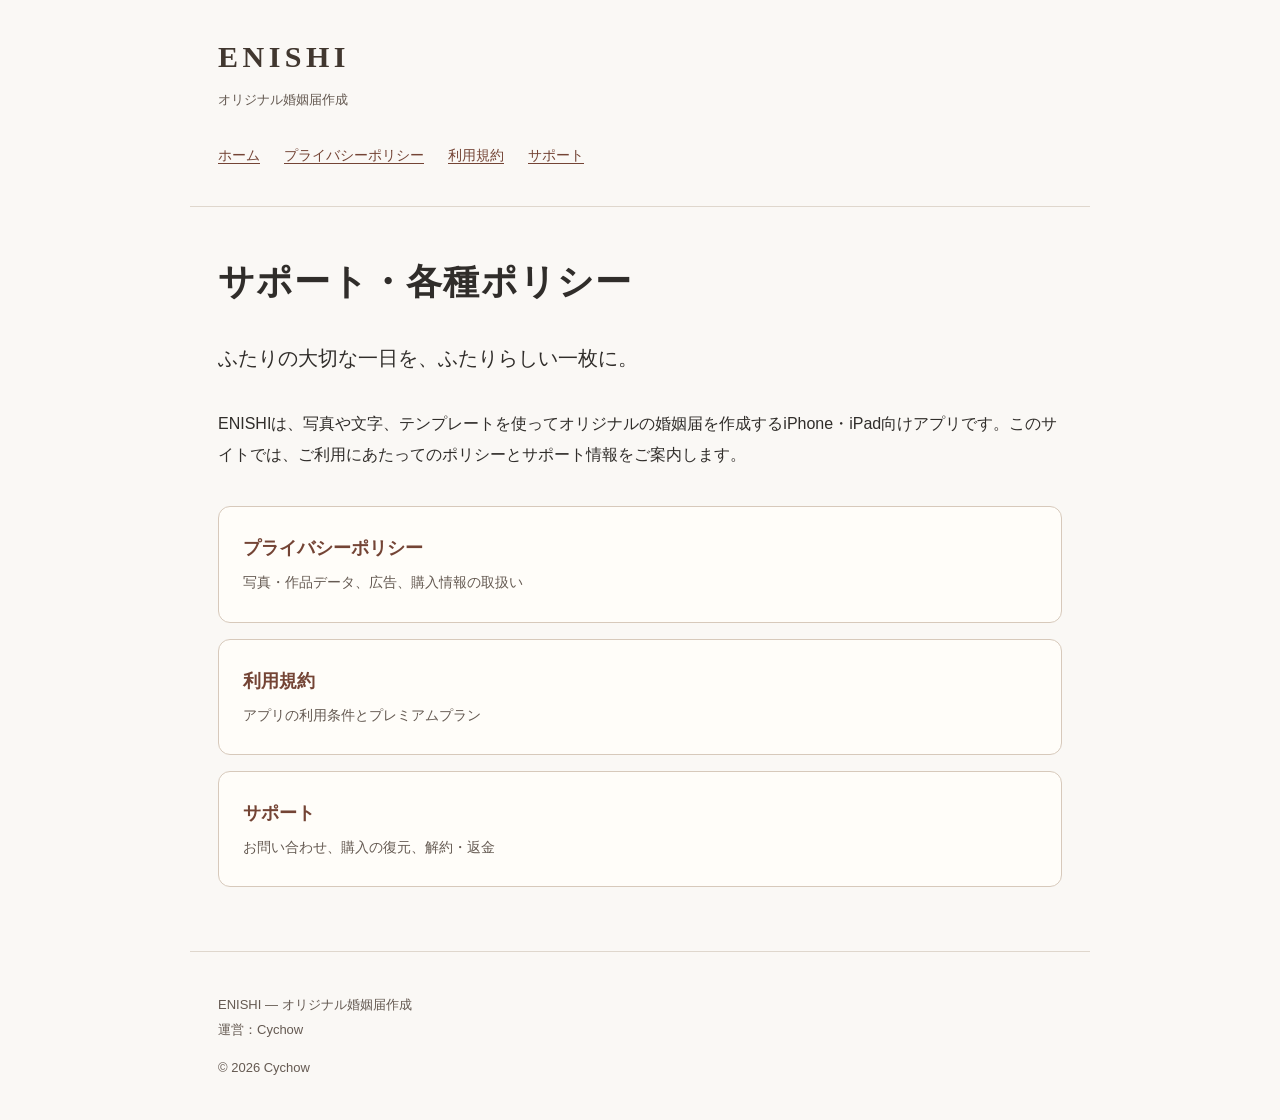
==== index.html @ fc77213e "Publish ENISHI privacy policy, terms, and support pages" ====
<!doctype html>
<html lang="ja"><head><meta charset="utf-8"><meta name="viewport" content="width=device-width,initial-scale=1"><title>サポート・各種ポリシー | ENISHI — オリジナル婚姻届作成</title><meta name="description" content="ENISHI — オリジナル婚姻届作成のサポート・各種ポリシー。Cychowが提供する公式サポート情報です。"><link rel="stylesheet" href="./assets/style.css"></head><body><a class="skip" href="#main">本文へ移動</a><header><a class="brand" href="./">ENISHI</a><p class="tagline">オリジナル婚姻届作成</p><nav aria-label="メインナビゲーション"><a href="./" aria-current="page">ホーム</a><a href="./privacy/">プライバシーポリシー</a><a href="./terms/">利用規約</a><a href="./support/">サポート</a></nav></header><main id="main"><h1>サポート・各種ポリシー</h1><p class="lead">ふたりの大切な一日を、ふたりらしい一枚に。</p><p>ENISHIは、写真や文字、テンプレートを使ってオリジナルの婚姻届を作成するiPhone・iPad向けアプリです。このサイトでは、ご利用にあたってのポリシーとサポート情報をご案内します。</p><div class="cards"><a href="privacy/"><strong>プライバシーポリシー</strong><span>写真・作品データ、広告、購入情報の取扱い</span></a><a href="terms/"><strong>利用規約</strong><span>アプリの利用条件とプレミアムプラン</span></a><a href="support/"><strong>サポート</strong><span>お問い合わせ、購入の復元、解約・返金</span></a></div></main><footer><p>ENISHI — オリジナル婚姻届作成<br>運営：Cychow</p><p>© 2026 Cychow</p></footer></body></html>
---- assets/style.css ----
*{box-sizing:border-box}html{color-scheme:light;scroll-behavior:smooth}body{margin:0;background:#faf8f5;color:#302d2a;font-family:-apple-system,BlinkMacSystemFont,"Hiragino Kaku Gothic ProN","Yu Gothic",sans-serif;font-size:16px;line-height:1.95}a{color:#744435;text-underline-offset:.22em;overflow-wrap:anywhere}a:hover{color:#43271f}a:focus-visible{outline:3px solid #754d3b;outline-offset:4px}header,main,footer{max-width:900px;margin:auto;padding:28px}header{border-bottom:1px solid #dfd7cd}.brand{font-family:Georgia,serif;letter-spacing:.15em;font-size:30px;font-weight:600;text-decoration:none;color:#41372f}.tagline{margin:0;font-size:13px;color:#655a52}nav{display:flex;flex-wrap:wrap;gap:8px 24px;margin-top:22px}nav a{font-size:14px;min-height:44px;display:inline-flex;align-items:center}main{padding-top:48px;padding-bottom:64px;min-height:55vh}h1{font-size:clamp(25px,4.6vw,36px);line-height:1.5;letter-spacing:.03em;margin:0 0 16px}h2{font-size:21px;line-height:1.65;margin-top:40px;margin-bottom:12px}p{margin:12px 0}ul{padding-left:1.4em}.date{font-size:13px;color:#655a52;margin-bottom:30px}.lead{font-size:20px;margin:30px 0}footer{border-top:1px solid #dfd7cd;font-size:13px;color:#655a52}.cards{display:grid;gap:16px;margin-top:36px}.cards a{display:block;padding:24px;border:1px solid #d7c9bb;border-radius:12px;text-decoration:none;background:#fffdf9}.cards strong{font-size:18px;display:block}.cards span{font-size:14px;color:#655a52}.email{font-size:18px}.skip{position:absolute;left:12px;top:-90px;background:white;padding:8px}.skip:focus{top:8px}@media(max-width:540px){header,main,footer{padding-left:20px;padding-right:20px}main{padding-top:32px}nav{gap:4px 16px}nav a{font-size:13px}}
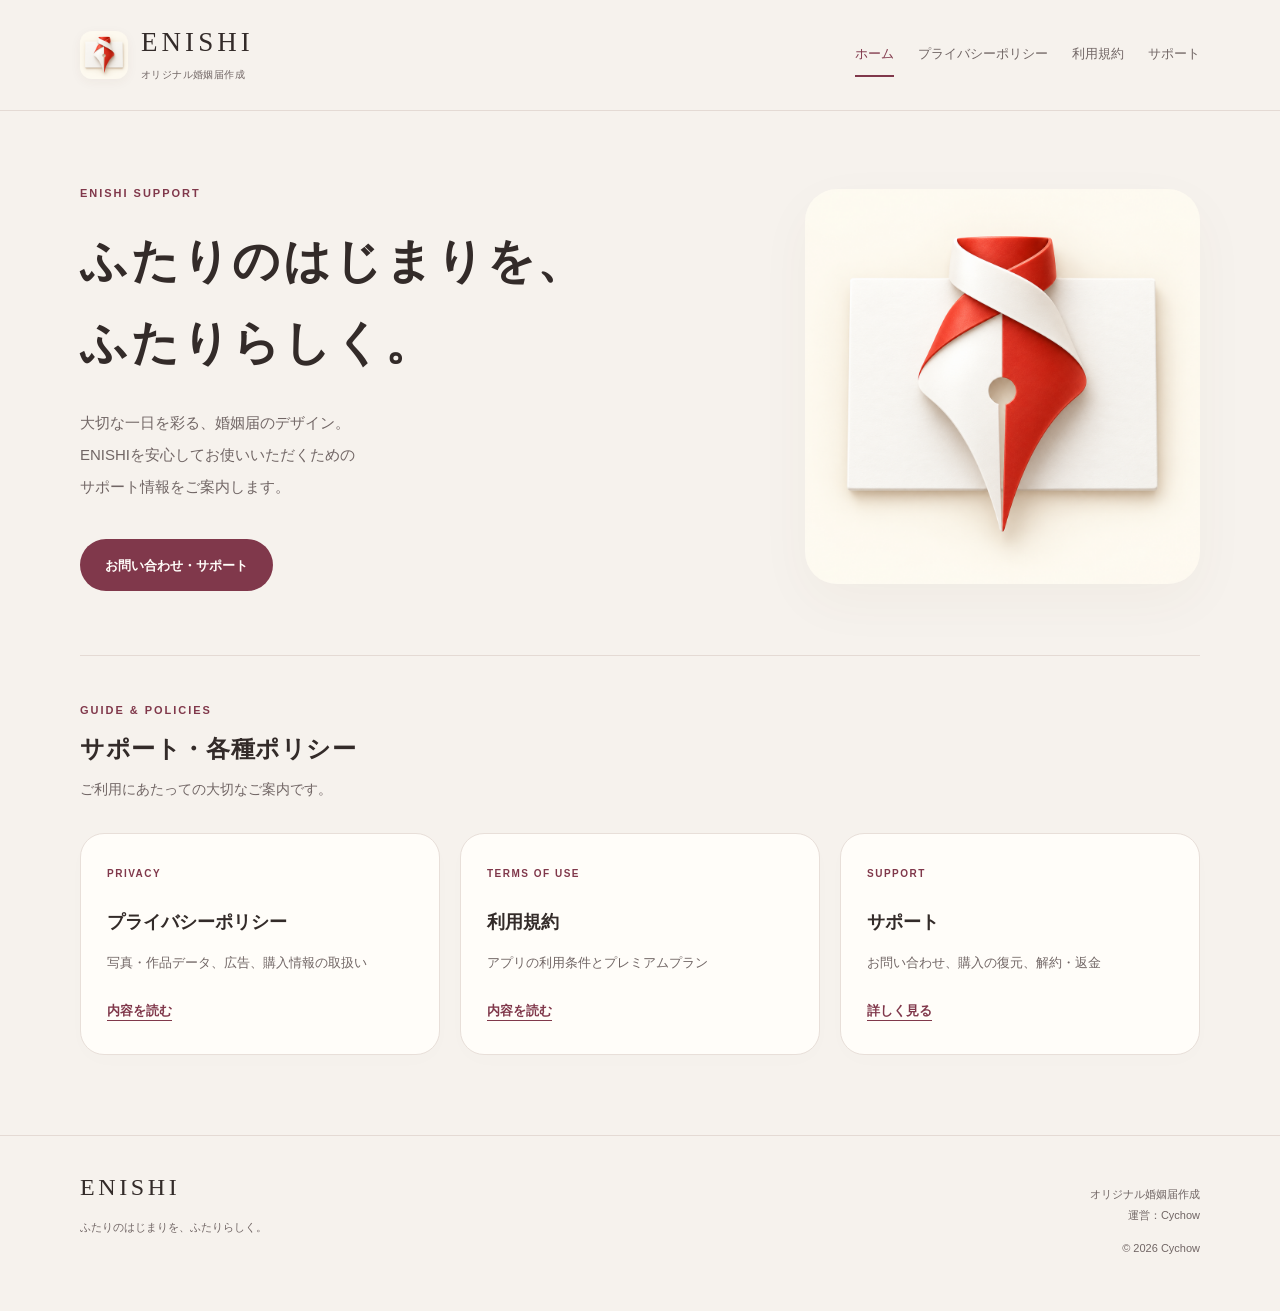
==== commit 77b7ea86: "Match ENISHI support pages to the app brand" ====
--- a/index.html
+++ b/index.html
@@ -1,2 +1,2 @@
 <!doctype html>
-<html lang="ja"><head><meta charset="utf-8"><meta name="viewport" content="width=device-width,initial-scale=1"><title>サポート・各種ポリシー | ENISHI — オリジナル婚姻届作成</title><meta name="description" content="ENISHI — オリジナル婚姻届作成のサポート・各種ポリシー。Cychowが提供する公式サポート情報です。"><link rel="stylesheet" href="./assets/style.css"></head><body><a class="skip" href="#main">本文へ移動</a><header><a class="brand" href="./">ENISHI</a><p class="tagline">オリジナル婚姻届作成</p><nav aria-label="メインナビゲーション"><a href="./" aria-current="page">ホーム</a><a href="./privacy/">プライバシーポリシー</a><a href="./terms/">利用規約</a><a href="./support/">サポート</a></nav></header><main id="main"><h1>サポート・各種ポリシー</h1><p class="lead">ふたりの大切な一日を、ふたりらしい一枚に。</p><p>ENISHIは、写真や文字、テンプレートを使ってオリジナルの婚姻届を作成するiPhone・iPad向けアプリです。このサイトでは、ご利用にあたってのポリシーとサポート情報をご案内します。</p><div class="cards"><a href="privacy/"><strong>プライバシーポリシー</strong><span>写真・作品データ、広告、購入情報の取扱い</span></a><a href="terms/"><strong>利用規約</strong><span>アプリの利用条件とプレミアムプラン</span></a><a href="support/"><strong>サポート</strong><span>お問い合わせ、購入の復元、解約・返金</span></a></div></main><footer><p>ENISHI — オリジナル婚姻届作成<br>運営：Cychow</p><p>© 2026 Cychow</p></footer></body></html>
+<html lang="ja"><head><meta charset="utf-8"><meta name="viewport" content="width=device-width,initial-scale=1"><title>サポート・各種ポリシー | ENISHI — オリジナル婚姻届作成</title><meta name="description" content="ENISHI — オリジナル婚姻届作成のサポート・各種ポリシー。Cychowが提供する公式サポート情報です。"><link rel="stylesheet" href="./assets/style.css"><link rel="icon" type="image/png" href="./assets/enishi-icon.png"><meta name="theme-color" content="#f6f2ed"></head><body class="home"><a class="skip" href="#main">本文へ移動</a><header class="site-header"><div class="header-inner"><a class="brand" href="./" aria-label="ENISHI ホーム"><img src="./assets/enishi-icon.png" alt="" width="48" height="48"><span><span class="wordmark">ENISHI</span><span class="tagline">オリジナル婚姻届作成</span></span></a><nav aria-label="メインナビゲーション"><a href="./" aria-current="page">ホーム</a><a href="./privacy/">プライバシーポリシー</a><a href="./terms/">利用規約</a><a href="./support/">サポート</a></nav></div></header><main id="main"><section class="hero" aria-labelledby="hero-title"><div class="hero-copy"><p class="eyebrow">ENISHI SUPPORT</p><h1 id="hero-title">ふたりのはじまりを、<br>ふたりらしく。</h1><p class="hero-description">大切な一日を彩る、婚姻届のデザイン。<br>ENISHIを安心してお使いいただくための<br class="desktop-break">サポート情報をご案内します。</p><a class="button" href="support/">お問い合わせ・サポート</a></div><figure class="hero-art"><img src="assets/enishi-icon.png" alt="紅白のリボンで結ばれたペン先をかたどったENISHIのアプリアイコン" width="1024" height="1024"></figure></section><section class="resources" aria-labelledby="resources-title"><div class="section-heading"><p class="eyebrow">GUIDE &amp; POLICIES</p><h2 id="resources-title">サポート・各種ポリシー</h2><p>ご利用にあたっての大切なご案内です。</p></div><div class="cards"><a href="privacy/"><span class="card-label">PRIVACY</span><strong>プライバシーポリシー</strong><span>写真・作品データ、広告、購入情報の取扱い</span><span class="card-link">内容を読む</span></a><a href="terms/"><span class="card-label">TERMS OF USE</span><strong>利用規約</strong><span>アプリの利用条件とプレミアムプラン</span><span class="card-link">内容を読む</span></a><a href="support/"><span class="card-label">SUPPORT</span><strong>サポート</strong><span>お問い合わせ、購入の復元、解約・返金</span><span class="card-link">詳しく見る</span></a></div></section></main><footer class="site-footer"><div class="footer-inner"><div><a class="footer-brand" href="./">ENISHI</a><p>ふたりのはじまりを、ふたりらしく。</p></div><div><p>オリジナル婚姻届作成<br>運営：Cychow</p><p>© 2026 Cychow</p></div></div></footer></body></html>
--- a/assets/style.css
+++ b/assets/style.css
@@ -1 +1 @@
-*{box-sizing:border-box}html{color-scheme:light;scroll-behavior:smooth}body{margin:0;background:#faf8f5;color:#302d2a;font-family:-apple-system,BlinkMacSystemFont,"Hiragino Kaku Gothic ProN","Yu Gothic",sans-serif;font-size:16px;line-height:1.95}a{color:#744435;text-underline-offset:.22em;overflow-wrap:anywhere}a:hover{color:#43271f}a:focus-visible{outline:3px solid #754d3b;outline-offset:4px}header,main,footer{max-width:900px;margin:auto;padding:28px}header{border-bottom:1px solid #dfd7cd}.brand{font-family:Georgia,serif;letter-spacing:.15em;font-size:30px;font-weight:600;text-decoration:none;color:#41372f}.tagline{margin:0;font-size:13px;color:#655a52}nav{display:flex;flex-wrap:wrap;gap:8px 24px;margin-top:22px}nav a{font-size:14px;min-height:44px;display:inline-flex;align-items:center}main{padding-top:48px;padding-bottom:64px;min-height:55vh}h1{font-size:clamp(25px,4.6vw,36px);line-height:1.5;letter-spacing:.03em;margin:0 0 16px}h2{font-size:21px;line-height:1.65;margin-top:40px;margin-bottom:12px}p{margin:12px 0}ul{padding-left:1.4em}.date{font-size:13px;color:#655a52;margin-bottom:30px}.lead{font-size:20px;margin:30px 0}footer{border-top:1px solid #dfd7cd;font-size:13px;color:#655a52}.cards{display:grid;gap:16px;margin-top:36px}.cards a{display:block;padding:24px;border:1px solid #d7c9bb;border-radius:12px;text-decoration:none;background:#fffdf9}.cards strong{font-size:18px;display:block}.cards span{font-size:14px;color:#655a52}.email{font-size:18px}.skip{position:absolute;left:12px;top:-90px;background:white;padding:8px}.skip:focus{top:8px}@media(max-width:540px){header,main,footer{padding-left:20px;padding-right:20px}main{padding-top:32px}nav{gap:4px 16px}nav a{font-size:13px}}
+:root{color-scheme:light;--paper:#f6f2ed;--card:#fffdf9;--ink:#332b29;--muted:#716665;--accent:#80384b;--line:#e4dad4;--soft:#eee3e3;--radius:24px}*{box-sizing:border-box}html{scroll-behavior:smooth;scroll-padding-top:32px}body{margin:0;background:var(--paper);color:var(--ink);font-family:-apple-system,BlinkMacSystemFont,"Hiragino Kaku Gothic ProN","Yu Gothic",sans-serif;font-size:16px;line-height:1.95;-webkit-font-smoothing:antialiased}a{color:var(--accent);text-underline-offset:.25em;overflow-wrap:anywhere}a:hover{color:#572333}a:focus-visible,summary:focus-visible{outline:3px solid var(--accent);outline-offset:5px}img{max-width:100%;height:auto;display:block}p{margin:12px 0}h1,h2{line-height:1.6;letter-spacing:.025em}h1{font-size:clamp(26px,3vw,36px);margin:12px 0 22px}h2{font-size:21px;margin:38px 0 14px}ul{padding-left:1.4em}li+li{margin-top:10px}.site-header{border-bottom:1px solid var(--line)}.header-inner{max-width:1184px;padding:25px 32px;margin:auto;display:flex;align-items:center;justify-content:space-between;gap:32px}.brand{display:flex;align-items:center;gap:13px;text-decoration:none;color:var(--ink);flex-shrink:0}.brand img{width:48px;height:48px;border-radius:12px;box-shadow:0 3px 12px #6543290d}.brand>span{display:flex;flex-direction:column}.wordmark,.footer-brand{font-family:Georgia,"Times New Roman",serif;letter-spacing:.15em;font-size:27px;line-height:1.3}.tagline{font-size:10px;letter-spacing:.04em;color:var(--muted);margin-top:5px}.header-inner>nav{display:flex;align-items:center;flex-wrap:wrap;gap:4px 24px}.header-inner>nav a{display:inline-flex;align-items:center;min-height:44px;text-decoration:none;font-size:13px;color:var(--muted);border-bottom:2px solid transparent}.header-inner>nav a[aria-current="page"]{color:var(--accent);border-color:var(--accent)}.header-inner>nav a:hover{color:var(--accent)}main{max-width:1184px;margin:auto;padding:0 32px}.eyebrow{font-size:11px;letter-spacing:.18em;font-weight:600;color:var(--accent);margin:0 0 16px}.hero{display:grid;grid-template-columns:1.15fr 1fr;gap:48px;align-items:center;padding:72px 0 64px}.hero h1{font-family:"Hiragino Mincho ProN","Yu Mincho",YuMincho,serif;font-size:clamp(32px,3.7vw,47px);font-weight:600;line-height:1.75;letter-spacing:.06em;margin:0 0 22px}.hero-description{color:var(--muted);font-size:15px;line-height:2.15}.button{display:inline-flex;align-items:center;justify-content:center;min-height:52px;border-radius:999px;padding:11px 25px;margin-top:24px;background:var(--accent);color:#fffdf9;font-size:13px;font-weight:600;text-decoration:none;transition:background .15s}.button:hover{color:white;background:#622438}.hero-art{margin:0;justify-self:end;width:100%;max-width:395px}.hero-art img{border-radius:32px;box-shadow:0 18px 55px #5d41200a}.resources{padding:44px 0 80px;border-top:1px solid var(--line)}.section-heading .eyebrow{margin-bottom:8px}.section-heading h2{margin:0;font-size:24px}.section-heading>p:last-child{font-size:14px;color:var(--muted);margin:8px 0 0}.cards{display:grid;grid-template-columns:repeat(3,minmax(0,1fr));gap:20px;margin-top:30px}.cards>a{display:flex;flex-direction:column;align-items:flex-start;text-decoration:none;background:var(--card);border:1px solid #e8dfd9;border-radius:var(--radius);padding:30px 26px;box-shadow:0 6px 22px #49312603;transition:transform .15s,border-color .15s,box-shadow .15s}.cards>a:hover{border-color:#b98e99;transform:translateY(-3px);box-shadow:0 10px 28px #49312609}.cards .card-label{font-size:10px;font-weight:600;letter-spacing:.15em;color:var(--accent);margin-bottom:22px}.cards strong{font-size:18px;font-weight:600;color:var(--ink);margin-bottom:10px}.cards span{font-size:13px;color:var(--muted);line-height:1.9}.cards .card-link{color:var(--accent);font-weight:600;margin-top:auto;padding-top:24px;text-decoration:underline;text-underline-offset:5px}.document main{padding-top:40px;padding-bottom:80px}.breadcrumb{font-size:12px;color:var(--muted);text-decoration:none;display:inline-flex;min-height:36px;align-items:center}.document-heading h1{margin:12px 0 32px}.document-grid{display:grid;grid-template-columns:218px minmax(0,1fr);gap:44px;align-items:start}.toc{position:sticky;top:32px;padding-top:24px}.toc nav{display:flex;flex-direction:column;gap:8px}.toc nav a{font-size:12px;line-height:1.85;min-height:32px;padding:4px 0;text-decoration:none;color:var(--muted)}.toc nav a:hover{color:var(--accent)}.toc .eyebrow{font-size:10px;margin-bottom:16px}.toc-contact{display:block;margin-top:25px;padding-top:22px;border-top:1px solid var(--line);font-size:12px}.article{min-width:0;padding:36px 44px 44px;border:1px solid #ebe3dd;border-radius:var(--radius);background:var(--card);font-size:15px;line-height:2.05}.article>h2{padding-top:30px;margin-top:30px;border-top:1px solid var(--line);font-size:20px}.article>p{margin:16px 0}.article>h2+p{margin-top:12px}.article .date{margin:0 0 26px;color:var(--muted);font-size:12px;line-height:1.8}.article .lead{font-size:18px}.article .email{font-size:clamp(15px,3.8vw,19px)}.mobile-toc{display:none}.site-footer{border-top:1px solid var(--line)}.footer-inner{max-width:1184px;margin:auto;display:flex;justify-content:space-between;gap:28px;padding:36px 32px 40px}.footer-brand{font-size:24px;text-decoration:none;color:var(--ink)}.footer-inner p{font-size:11px;color:var(--muted);line-height:1.9}.footer-inner>div:last-child{text-align:right}.skip{position:absolute;left:16px;top:-100px;background:var(--card);padding:12px 18px;z-index:10}.skip:focus{top:12px}@media(min-width:1500px){.hero{padding-top:88px;padding-bottom:80px}}@media(max-width:900px){.header-inner{align-items:flex-start;gap:20px}.header-inner>nav{gap:2px 16px;justify-content:flex-end}.document-grid{grid-template-columns:175px minmax(0,1fr);gap:26px}.article{padding:28px}.cards{gap:14px}.cards>a{padding:24px 20px}.cards strong{font-size:16px}.hero{gap:26px}.hero h1{font-size:34px}}@media(max-width:680px){.header-inner{padding:20px 22px 12px;display:block}.brand{width:max-content}.brand img{width:44px;height:44px;border-radius:11px}.wordmark{font-size:25px}.header-inner>nav{justify-content:flex-start;gap:0 21px;margin-top:12px}.header-inner>nav a{font-size:11px;min-height:42px}main{padding:0 22px}.hero{grid-template-columns:1fr;padding:40px 0 38px;gap:28px}.hero h1{font-size:clamp(28px,7.4vw,40px);line-height:1.8}.hero .eyebrow{font-size:10px}.hero-description{font-size:14px}.hero-art{width:66%;max-width:280px;justify-self:center;grid-row:2}.hero-art img{border-radius:24px}.button{margin-top:16px}.resources{padding:32px 0 48px}.section-heading h2{font-size:21px}.cards{grid-template-columns:1fr;gap:14px;margin-top:24px}.cards>a{padding:24px;border-radius:22px}.cards strong{font-size:18px}.cards .card-label{margin-bottom:14px}.cards .card-link{padding-top:18px}.document main{padding-top:24px;padding-bottom:44px}.document-heading h1{font-size:26px;margin:8px 0 22px}.document-grid{display:block}.toc{display:none}.article{padding:25px 22px;border-radius:22px;font-size:14px;line-height:2.05}.article>h2{font-size:18px;padding-top:24px;margin-top:26px}.article .lead{font-size:16px}.mobile-toc{display:block;border-bottom:1px solid var(--line);padding-bottom:16px;margin-bottom:24px}.mobile-toc summary{font-size:13px;color:var(--accent);cursor:pointer;min-height:32px;line-height:32px}.mobile-toc nav{display:flex;flex-direction:column;padding-top:12px;gap:6px}.mobile-toc nav a{font-size:12px;min-height:36px;line-height:1.9;text-decoration:none;padding:4px 0}.footer-inner{padding:28px 22px;gap:12px}.footer-brand{font-size:21px}.footer-inner p{font-size:10px}.desktop-break{display:none}}@media(prefers-reduced-motion:reduce){html{scroll-behavior:auto}.cards>a,.button{transition:none}}
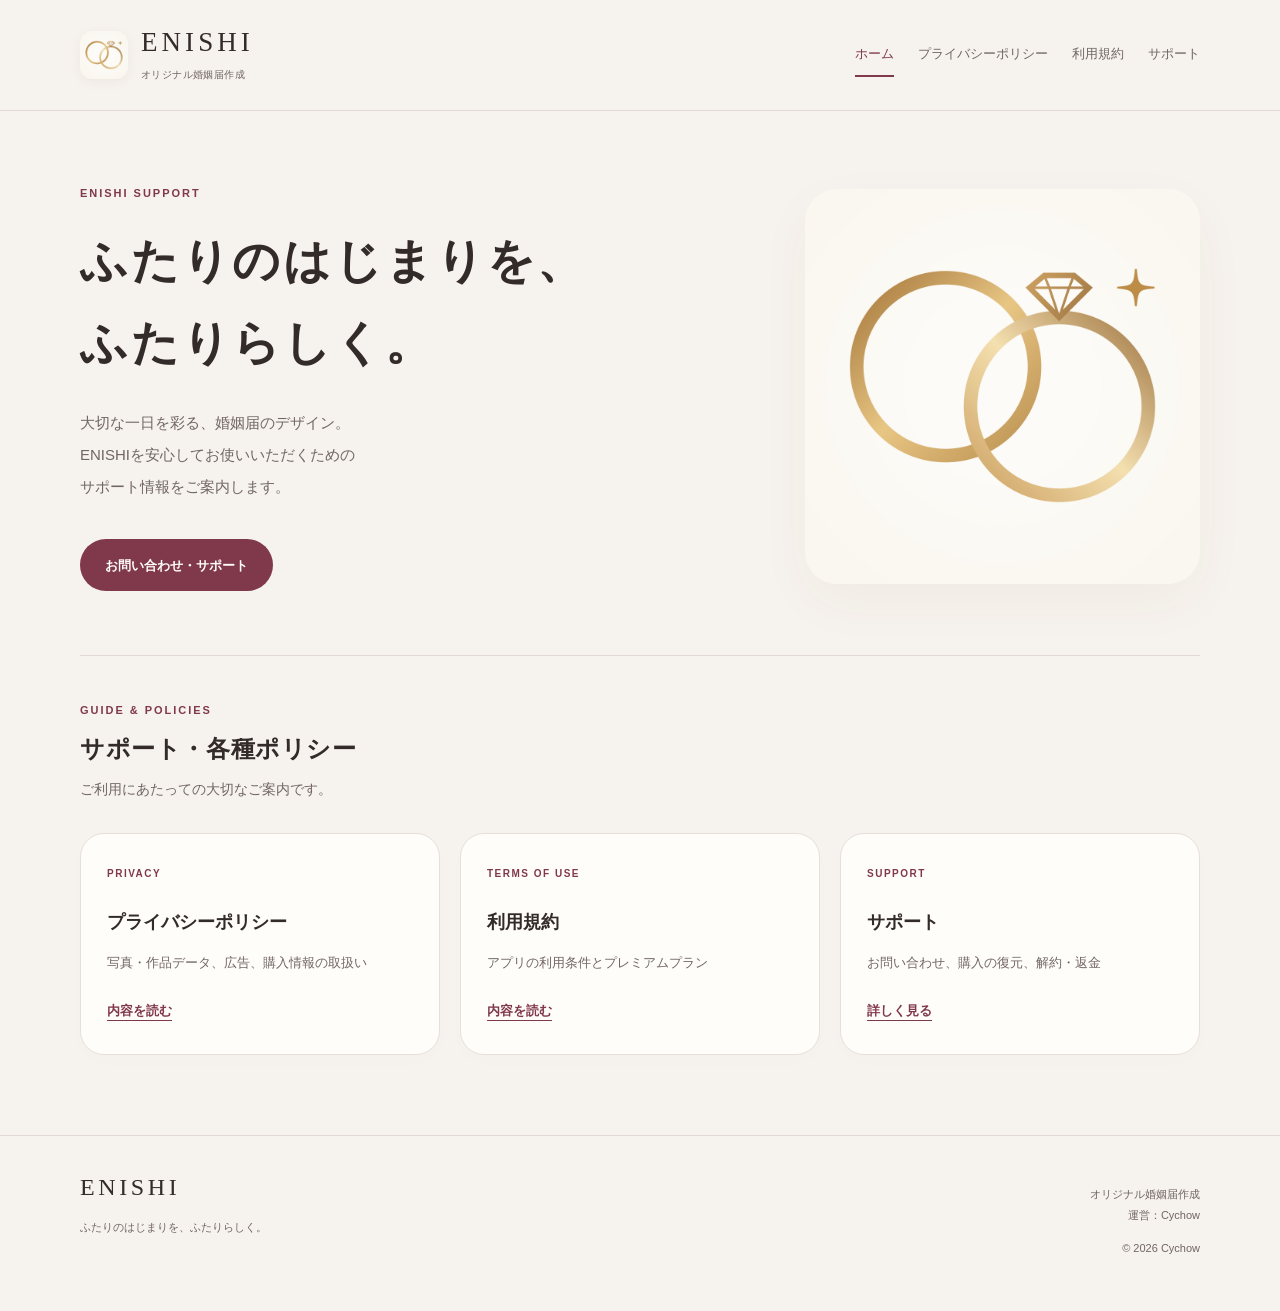
==== commit bd3515dc: "Update support site to current ENISHI ring icon" ====
--- a/index.html
+++ b/index.html
@@ -1,2 +1,2 @@
 <!doctype html>
-<html lang="ja"><head><meta charset="utf-8"><meta name="viewport" content="width=device-width,initial-scale=1"><title>サポート・各種ポリシー | ENISHI — オリジナル婚姻届作成</title><meta name="description" content="ENISHI — オリジナル婚姻届作成のサポート・各種ポリシー。Cychowが提供する公式サポート情報です。"><link rel="stylesheet" href="./assets/style.css"><link rel="icon" type="image/png" href="./assets/enishi-icon.png"><meta name="theme-color" content="#f6f2ed"></head><body class="home"><a class="skip" href="#main">本文へ移動</a><header class="site-header"><div class="header-inner"><a class="brand" href="./" aria-label="ENISHI ホーム"><img src="./assets/enishi-icon.png" alt="" width="48" height="48"><span><span class="wordmark">ENISHI</span><span class="tagline">オリジナル婚姻届作成</span></span></a><nav aria-label="メインナビゲーション"><a href="./" aria-current="page">ホーム</a><a href="./privacy/">プライバシーポリシー</a><a href="./terms/">利用規約</a><a href="./support/">サポート</a></nav></div></header><main id="main"><section class="hero" aria-labelledby="hero-title"><div class="hero-copy"><p class="eyebrow">ENISHI SUPPORT</p><h1 id="hero-title">ふたりのはじまりを、<br>ふたりらしく。</h1><p class="hero-description">大切な一日を彩る、婚姻届のデザイン。<br>ENISHIを安心してお使いいただくための<br class="desktop-break">サポート情報をご案内します。</p><a class="button" href="support/">お問い合わせ・サポート</a></div><figure class="hero-art"><img src="assets/enishi-icon.png" alt="紅白のリボンで結ばれたペン先をかたどったENISHIのアプリアイコン" width="1024" height="1024"></figure></section><section class="resources" aria-labelledby="resources-title"><div class="section-heading"><p class="eyebrow">GUIDE &amp; POLICIES</p><h2 id="resources-title">サポート・各種ポリシー</h2><p>ご利用にあたっての大切なご案内です。</p></div><div class="cards"><a href="privacy/"><span class="card-label">PRIVACY</span><strong>プライバシーポリシー</strong><span>写真・作品データ、広告、購入情報の取扱い</span><span class="card-link">内容を読む</span></a><a href="terms/"><span class="card-label">TERMS OF USE</span><strong>利用規約</strong><span>アプリの利用条件とプレミアムプラン</span><span class="card-link">内容を読む</span></a><a href="support/"><span class="card-label">SUPPORT</span><strong>サポート</strong><span>お問い合わせ、購入の復元、解約・返金</span><span class="card-link">詳しく見る</span></a></div></section></main><footer class="site-footer"><div class="footer-inner"><div><a class="footer-brand" href="./">ENISHI</a><p>ふたりのはじまりを、ふたりらしく。</p></div><div><p>オリジナル婚姻届作成<br>運営：Cychow</p><p>© 2026 Cychow</p></div></div></footer></body></html>
+<html lang="ja"><head><meta charset="utf-8"><meta name="viewport" content="width=device-width,initial-scale=1"><title>サポート・各種ポリシー | ENISHI — オリジナル婚姻届作成</title><meta name="description" content="ENISHI — オリジナル婚姻届作成のサポート・各種ポリシー。Cychowが提供する公式サポート情報です。"><link rel="stylesheet" href="./assets/style.css"><link rel="icon" type="image/png" href="./assets/enishi-icon.png?v=97438454b85b"><meta name="theme-color" content="#f6f2ed"></head><body class="home"><a class="skip" href="#main">本文へ移動</a><header class="site-header"><div class="header-inner"><a class="brand" href="./" aria-label="ENISHI ホーム"><img src="./assets/enishi-icon.png?v=97438454b85b" alt="" width="48" height="48"><span><span class="wordmark">ENISHI</span><span class="tagline">オリジナル婚姻届作成</span></span></a><nav aria-label="メインナビゲーション"><a href="./" aria-current="page">ホーム</a><a href="./privacy/">プライバシーポリシー</a><a href="./terms/">利用規約</a><a href="./support/">サポート</a></nav></div></header><main id="main"><section class="hero" aria-labelledby="hero-title"><div class="hero-copy"><p class="eyebrow">ENISHI SUPPORT</p><h1 id="hero-title">ふたりのはじまりを、<br>ふたりらしく。</h1><p class="hero-description">大切な一日を彩る、婚姻届のデザイン。<br>ENISHIを安心してお使いいただくための<br class="desktop-break">サポート情報をご案内します。</p><a class="button" href="support/">お問い合わせ・サポート</a></div><figure class="hero-art"><img src="assets/enishi-icon.png?v=97438454b85b" alt="金色のふたつのリングとダイヤモンドを描いたENISHIのアプリアイコン" width="1024" height="1024"></figure></section><section class="resources" aria-labelledby="resources-title"><div class="section-heading"><p class="eyebrow">GUIDE &amp; POLICIES</p><h2 id="resources-title">サポート・各種ポリシー</h2><p>ご利用にあたっての大切なご案内です。</p></div><div class="cards"><a href="privacy/"><span class="card-label">PRIVACY</span><strong>プライバシーポリシー</strong><span>写真・作品データ、広告、購入情報の取扱い</span><span class="card-link">内容を読む</span></a><a href="terms/"><span class="card-label">TERMS OF USE</span><strong>利用規約</strong><span>アプリの利用条件とプレミアムプラン</span><span class="card-link">内容を読む</span></a><a href="support/"><span class="card-label">SUPPORT</span><strong>サポート</strong><span>お問い合わせ、購入の復元、解約・返金</span><span class="card-link">詳しく見る</span></a></div></section></main><footer class="site-footer"><div class="footer-inner"><div><a class="footer-brand" href="./">ENISHI</a><p>ふたりのはじまりを、ふたりらしく。</p></div><div><p>オリジナル婚姻届作成<br>運営：Cychow</p><p>© 2026 Cychow</p></div></div></footer></body></html>
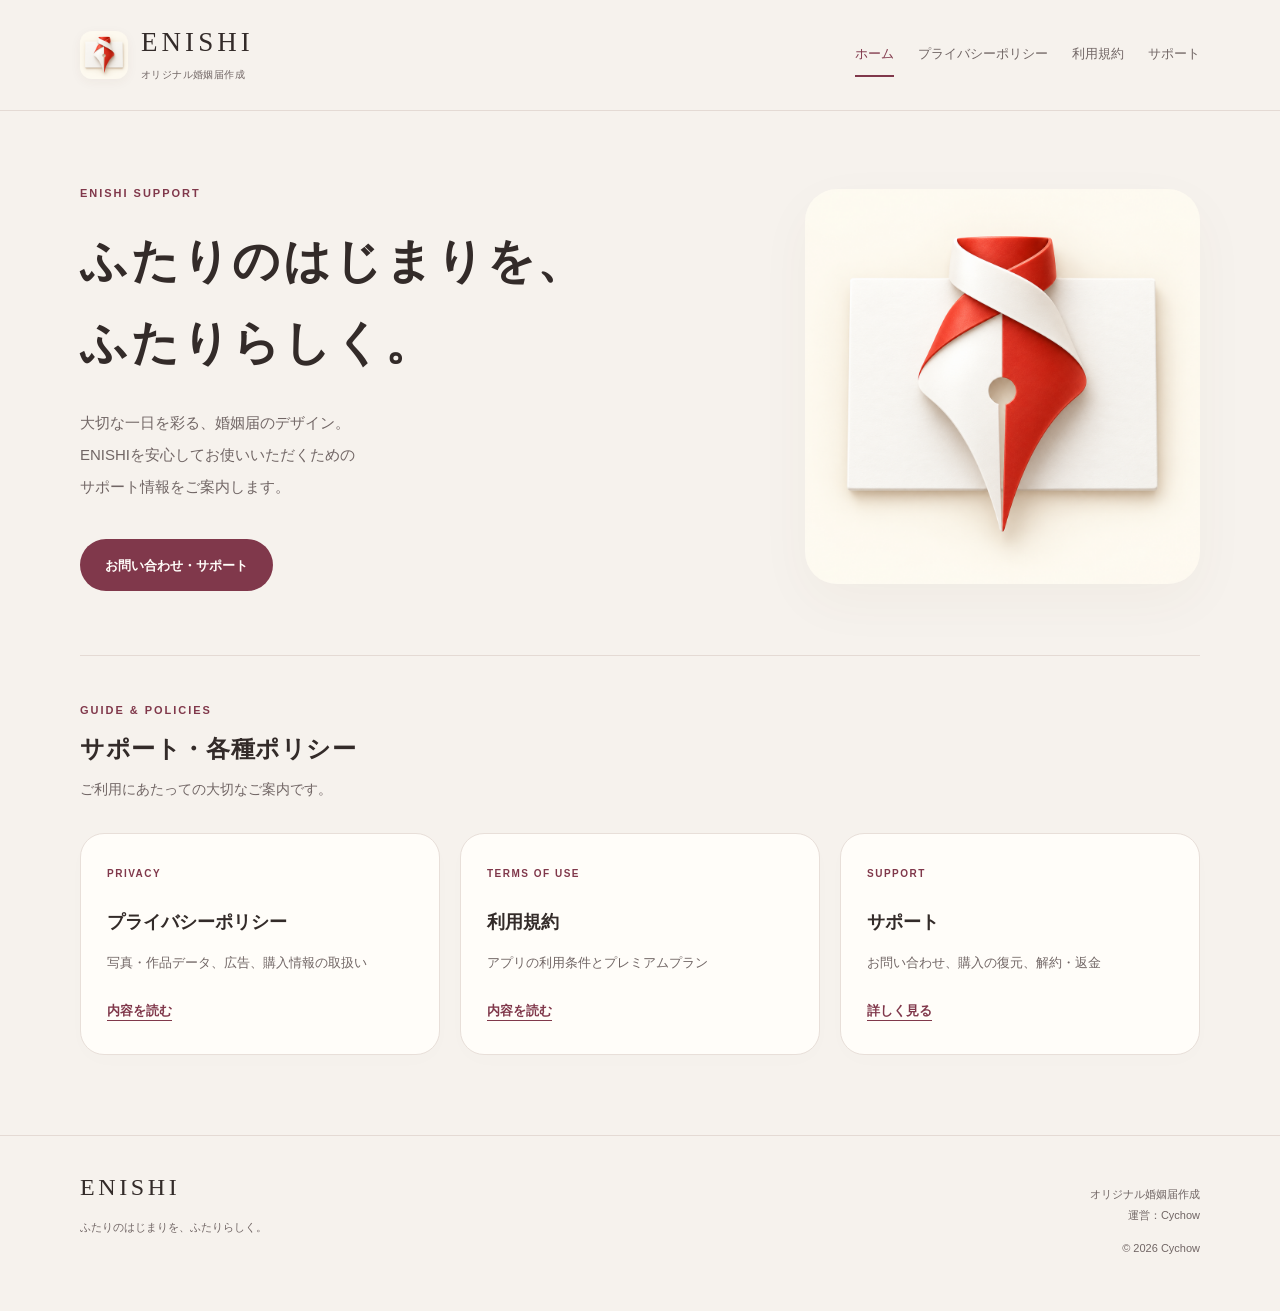
==== commit d2cbff91: "Revert "Update support site to current ENISHI ring icon" This reverts commit bd3515dcf9d60690e1ead0d" ====
--- a/index.html
+++ b/index.html
@@ -1,2 +1,2 @@
 <!doctype html>
-<html lang="ja"><head><meta charset="utf-8"><meta name="viewport" content="width=device-width,initial-scale=1"><title>サポート・各種ポリシー | ENISHI — オリジナル婚姻届作成</title><meta name="description" content="ENISHI — オリジナル婚姻届作成のサポート・各種ポリシー。Cychowが提供する公式サポート情報です。"><link rel="stylesheet" href="./assets/style.css"><link rel="icon" type="image/png" href="./assets/enishi-icon.png?v=97438454b85b"><meta name="theme-color" content="#f6f2ed"></head><body class="home"><a class="skip" href="#main">本文へ移動</a><header class="site-header"><div class="header-inner"><a class="brand" href="./" aria-label="ENISHI ホーム"><img src="./assets/enishi-icon.png?v=97438454b85b" alt="" width="48" height="48"><span><span class="wordmark">ENISHI</span><span class="tagline">オリジナル婚姻届作成</span></span></a><nav aria-label="メインナビゲーション"><a href="./" aria-current="page">ホーム</a><a href="./privacy/">プライバシーポリシー</a><a href="./terms/">利用規約</a><a href="./support/">サポート</a></nav></div></header><main id="main"><section class="hero" aria-labelledby="hero-title"><div class="hero-copy"><p class="eyebrow">ENISHI SUPPORT</p><h1 id="hero-title">ふたりのはじまりを、<br>ふたりらしく。</h1><p class="hero-description">大切な一日を彩る、婚姻届のデザイン。<br>ENISHIを安心してお使いいただくための<br class="desktop-break">サポート情報をご案内します。</p><a class="button" href="support/">お問い合わせ・サポート</a></div><figure class="hero-art"><img src="assets/enishi-icon.png?v=97438454b85b" alt="金色のふたつのリングとダイヤモンドを描いたENISHIのアプリアイコン" width="1024" height="1024"></figure></section><section class="resources" aria-labelledby="resources-title"><div class="section-heading"><p class="eyebrow">GUIDE &amp; POLICIES</p><h2 id="resources-title">サポート・各種ポリシー</h2><p>ご利用にあたっての大切なご案内です。</p></div><div class="cards"><a href="privacy/"><span class="card-label">PRIVACY</span><strong>プライバシーポリシー</strong><span>写真・作品データ、広告、購入情報の取扱い</span><span class="card-link">内容を読む</span></a><a href="terms/"><span class="card-label">TERMS OF USE</span><strong>利用規約</strong><span>アプリの利用条件とプレミアムプラン</span><span class="card-link">内容を読む</span></a><a href="support/"><span class="card-label">SUPPORT</span><strong>サポート</strong><span>お問い合わせ、購入の復元、解約・返金</span><span class="card-link">詳しく見る</span></a></div></section></main><footer class="site-footer"><div class="footer-inner"><div><a class="footer-brand" href="./">ENISHI</a><p>ふたりのはじまりを、ふたりらしく。</p></div><div><p>オリジナル婚姻届作成<br>運営：Cychow</p><p>© 2026 Cychow</p></div></div></footer></body></html>
+<html lang="ja"><head><meta charset="utf-8"><meta name="viewport" content="width=device-width,initial-scale=1"><title>サポート・各種ポリシー | ENISHI — オリジナル婚姻届作成</title><meta name="description" content="ENISHI — オリジナル婚姻届作成のサポート・各種ポリシー。Cychowが提供する公式サポート情報です。"><link rel="stylesheet" href="./assets/style.css"><link rel="icon" type="image/png" href="./assets/enishi-icon.png"><meta name="theme-color" content="#f6f2ed"></head><body class="home"><a class="skip" href="#main">本文へ移動</a><header class="site-header"><div class="header-inner"><a class="brand" href="./" aria-label="ENISHI ホーム"><img src="./assets/enishi-icon.png" alt="" width="48" height="48"><span><span class="wordmark">ENISHI</span><span class="tagline">オリジナル婚姻届作成</span></span></a><nav aria-label="メインナビゲーション"><a href="./" aria-current="page">ホーム</a><a href="./privacy/">プライバシーポリシー</a><a href="./terms/">利用規約</a><a href="./support/">サポート</a></nav></div></header><main id="main"><section class="hero" aria-labelledby="hero-title"><div class="hero-copy"><p class="eyebrow">ENISHI SUPPORT</p><h1 id="hero-title">ふたりのはじまりを、<br>ふたりらしく。</h1><p class="hero-description">大切な一日を彩る、婚姻届のデザイン。<br>ENISHIを安心してお使いいただくための<br class="desktop-break">サポート情報をご案内します。</p><a class="button" href="support/">お問い合わせ・サポート</a></div><figure class="hero-art"><img src="assets/enishi-icon.png" alt="紅白のリボンで結ばれたペン先をかたどったENISHIのアプリアイコン" width="1024" height="1024"></figure></section><section class="resources" aria-labelledby="resources-title"><div class="section-heading"><p class="eyebrow">GUIDE &amp; POLICIES</p><h2 id="resources-title">サポート・各種ポリシー</h2><p>ご利用にあたっての大切なご案内です。</p></div><div class="cards"><a href="privacy/"><span class="card-label">PRIVACY</span><strong>プライバシーポリシー</strong><span>写真・作品データ、広告、購入情報の取扱い</span><span class="card-link">内容を読む</span></a><a href="terms/"><span class="card-label">TERMS OF USE</span><strong>利用規約</strong><span>アプリの利用条件とプレミアムプラン</span><span class="card-link">内容を読む</span></a><a href="support/"><span class="card-label">SUPPORT</span><strong>サポート</strong><span>お問い合わせ、購入の復元、解約・返金</span><span class="card-link">詳しく見る</span></a></div></section></main><footer class="site-footer"><div class="footer-inner"><div><a class="footer-brand" href="./">ENISHI</a><p>ふたりのはじまりを、ふたりらしく。</p></div><div><p>オリジナル婚姻届作成<br>運営：Cychow</p><p>© 2026 Cychow</p></div></div></footer></body></html>
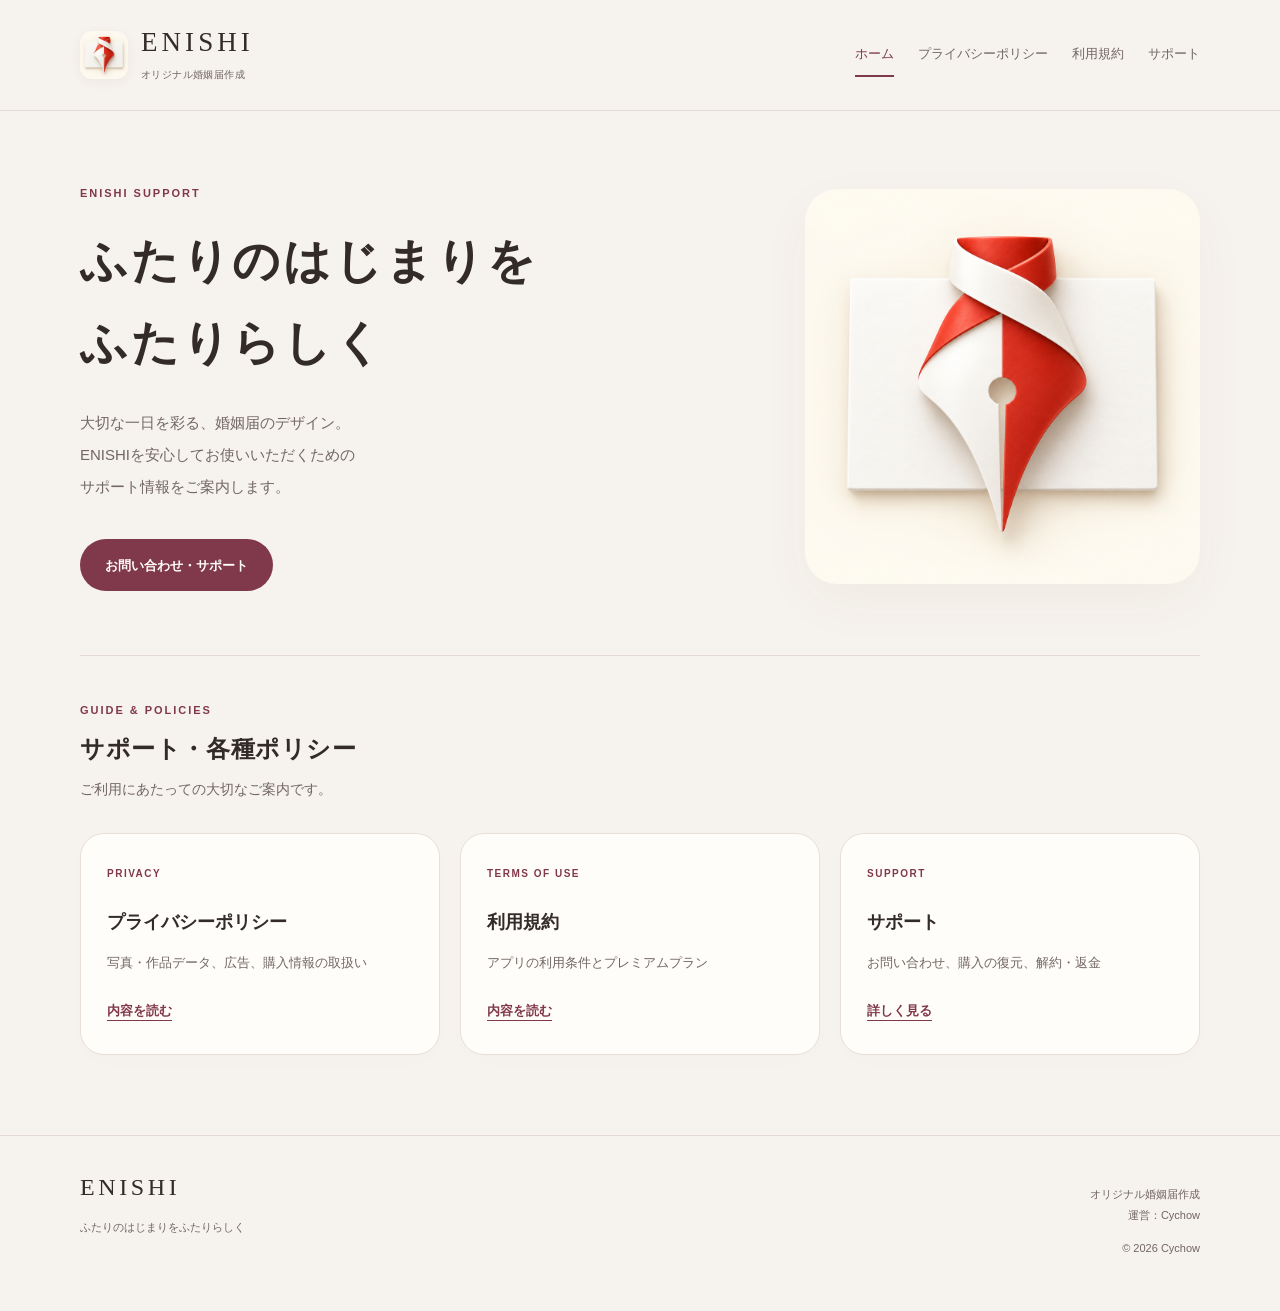
==== commit 36e41f75: "Remove punctuation from ENISHI tagline" ====
--- a/index.html
+++ b/index.html
@@ -1,2 +1,2 @@
 <!doctype html>
-<html lang="ja"><head><meta charset="utf-8"><meta name="viewport" content="width=device-width,initial-scale=1"><title>サポート・各種ポリシー | ENISHI — オリジナル婚姻届作成</title><meta name="description" content="ENISHI — オリジナル婚姻届作成のサポート・各種ポリシー。Cychowが提供する公式サポート情報です。"><link rel="stylesheet" href="./assets/style.css"><link rel="icon" type="image/png" href="./assets/enishi-icon.png"><meta name="theme-color" content="#f6f2ed"></head><body class="home"><a class="skip" href="#main">本文へ移動</a><header class="site-header"><div class="header-inner"><a class="brand" href="./" aria-label="ENISHI ホーム"><img src="./assets/enishi-icon.png" alt="" width="48" height="48"><span><span class="wordmark">ENISHI</span><span class="tagline">オリジナル婚姻届作成</span></span></a><nav aria-label="メインナビゲーション"><a href="./" aria-current="page">ホーム</a><a href="./privacy/">プライバシーポリシー</a><a href="./terms/">利用規約</a><a href="./support/">サポート</a></nav></div></header><main id="main"><section class="hero" aria-labelledby="hero-title"><div class="hero-copy"><p class="eyebrow">ENISHI SUPPORT</p><h1 id="hero-title">ふたりのはじまりを、<br>ふたりらしく。</h1><p class="hero-description">大切な一日を彩る、婚姻届のデザイン。<br>ENISHIを安心してお使いいただくための<br class="desktop-break">サポート情報をご案内します。</p><a class="button" href="support/">お問い合わせ・サポート</a></div><figure class="hero-art"><img src="assets/enishi-icon.png" alt="紅白のリボンで結ばれたペン先をかたどったENISHIのアプリアイコン" width="1024" height="1024"></figure></section><section class="resources" aria-labelledby="resources-title"><div class="section-heading"><p class="eyebrow">GUIDE &amp; POLICIES</p><h2 id="resources-title">サポート・各種ポリシー</h2><p>ご利用にあたっての大切なご案内です。</p></div><div class="cards"><a href="privacy/"><span class="card-label">PRIVACY</span><strong>プライバシーポリシー</strong><span>写真・作品データ、広告、購入情報の取扱い</span><span class="card-link">内容を読む</span></a><a href="terms/"><span class="card-label">TERMS OF USE</span><strong>利用規約</strong><span>アプリの利用条件とプレミアムプラン</span><span class="card-link">内容を読む</span></a><a href="support/"><span class="card-label">SUPPORT</span><strong>サポート</strong><span>お問い合わせ、購入の復元、解約・返金</span><span class="card-link">詳しく見る</span></a></div></section></main><footer class="site-footer"><div class="footer-inner"><div><a class="footer-brand" href="./">ENISHI</a><p>ふたりのはじまりを、ふたりらしく。</p></div><div><p>オリジナル婚姻届作成<br>運営：Cychow</p><p>© 2026 Cychow</p></div></div></footer></body></html>
+<html lang="ja"><head><meta charset="utf-8"><meta name="viewport" content="width=device-width,initial-scale=1"><title>サポート・各種ポリシー | ENISHI — オリジナル婚姻届作成</title><meta name="description" content="ENISHI — オリジナル婚姻届作成のサポート・各種ポリシー。Cychowが提供する公式サポート情報です。"><link rel="stylesheet" href="./assets/style.css"><link rel="icon" type="image/png" href="./assets/enishi-icon.png"><meta name="theme-color" content="#f6f2ed"></head><body class="home"><a class="skip" href="#main">本文へ移動</a><header class="site-header"><div class="header-inner"><a class="brand" href="./" aria-label="ENISHI ホーム"><img src="./assets/enishi-icon.png" alt="" width="48" height="48"><span><span class="wordmark">ENISHI</span><span class="tagline">オリジナル婚姻届作成</span></span></a><nav aria-label="メインナビゲーション"><a href="./" aria-current="page">ホーム</a><a href="./privacy/">プライバシーポリシー</a><a href="./terms/">利用規約</a><a href="./support/">サポート</a></nav></div></header><main id="main"><section class="hero" aria-labelledby="hero-title"><div class="hero-copy"><p class="eyebrow">ENISHI SUPPORT</p><h1 id="hero-title">ふたりのはじまりを<br>ふたりらしく</h1><p class="hero-description">大切な一日を彩る、婚姻届のデザイン。<br>ENISHIを安心してお使いいただくための<br class="desktop-break">サポート情報をご案内します。</p><a class="button" href="support/">お問い合わせ・サポート</a></div><figure class="hero-art"><img src="assets/enishi-icon.png" alt="紅白のリボンで結ばれたペン先をかたどったENISHIのアプリアイコン" width="1024" height="1024"></figure></section><section class="resources" aria-labelledby="resources-title"><div class="section-heading"><p class="eyebrow">GUIDE &amp; POLICIES</p><h2 id="resources-title">サポート・各種ポリシー</h2><p>ご利用にあたっての大切なご案内です。</p></div><div class="cards"><a href="privacy/"><span class="card-label">PRIVACY</span><strong>プライバシーポリシー</strong><span>写真・作品データ、広告、購入情報の取扱い</span><span class="card-link">内容を読む</span></a><a href="terms/"><span class="card-label">TERMS OF USE</span><strong>利用規約</strong><span>アプリの利用条件とプレミアムプラン</span><span class="card-link">内容を読む</span></a><a href="support/"><span class="card-label">SUPPORT</span><strong>サポート</strong><span>お問い合わせ、購入の復元、解約・返金</span><span class="card-link">詳しく見る</span></a></div></section></main><footer class="site-footer"><div class="footer-inner"><div><a class="footer-brand" href="./">ENISHI</a><p>ふたりのはじまりをふたりらしく</p></div><div><p>オリジナル婚姻届作成<br>運営：Cychow</p><p>© 2026 Cychow</p></div></div></footer></body></html>
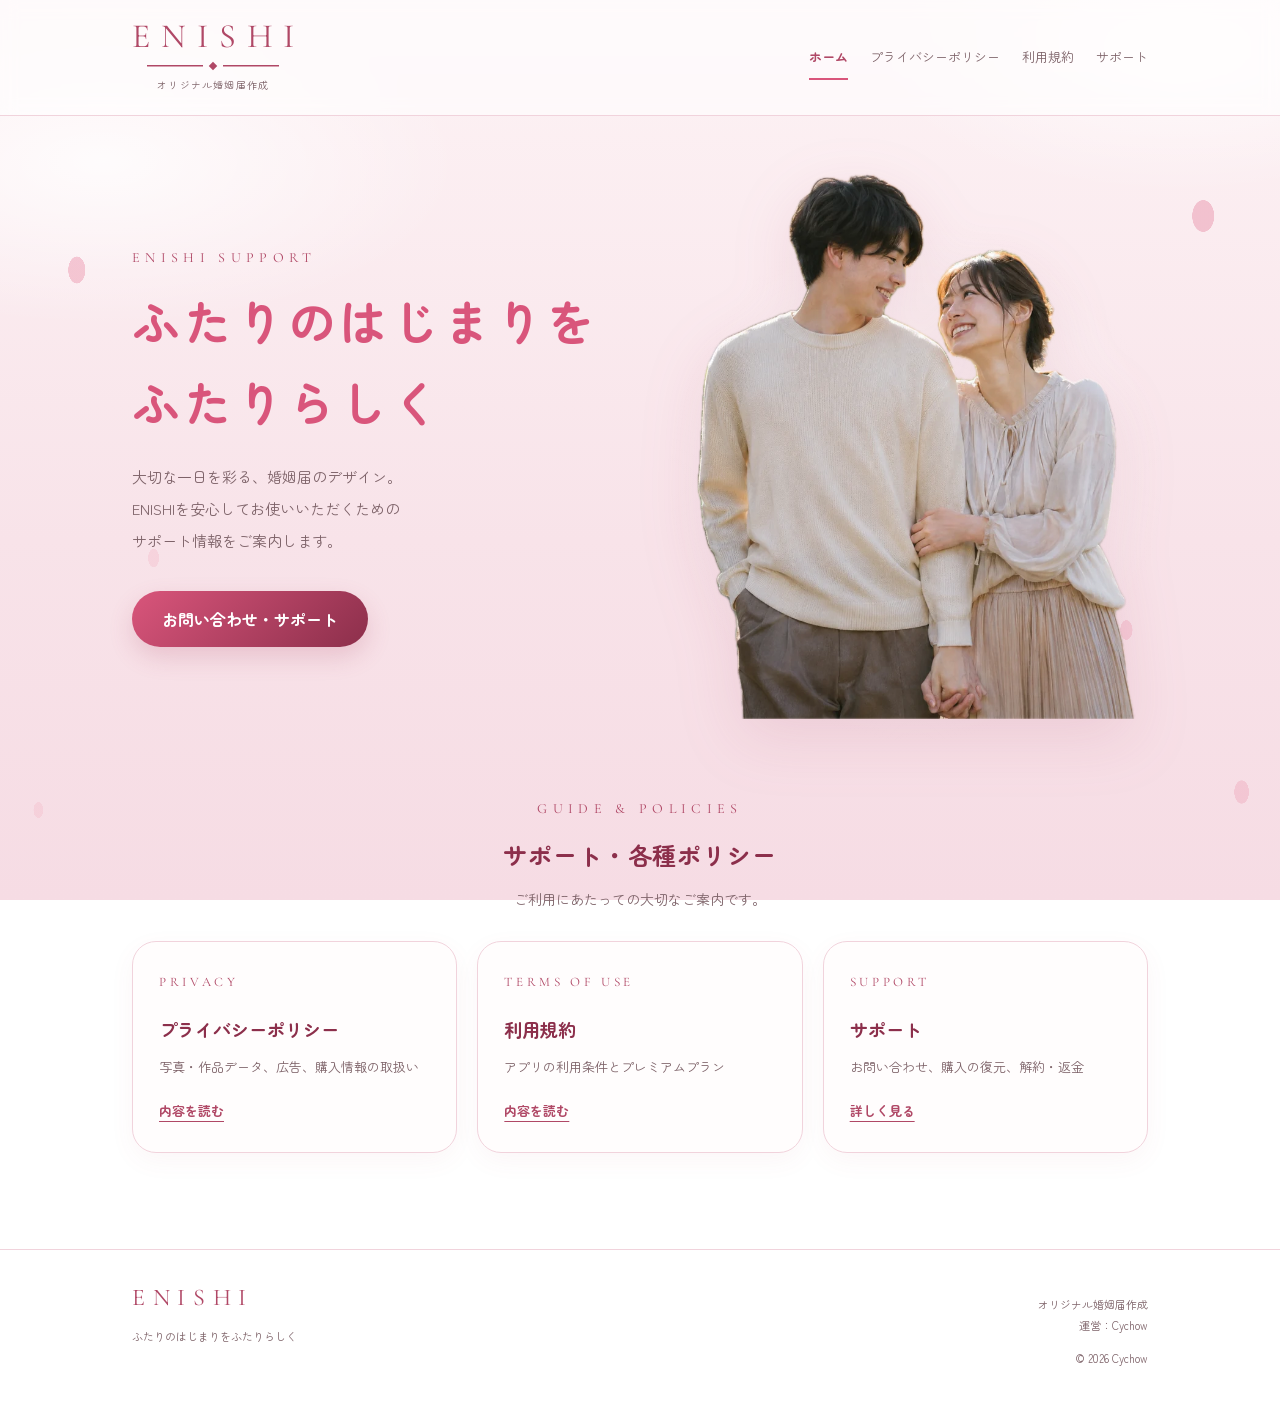
==== commit a86d0073: "Bring the whole support site into the bridal design Home, privacy, terms and 404 now share the suppo" ====
--- a/index.html
+++ b/index.html
@@ -1,2 +1,2 @@
 <!doctype html>
-<html lang="ja"><head><meta charset="utf-8"><meta name="viewport" content="width=device-width,initial-scale=1"><title>サポート・各種ポリシー | ENISHI — オリジナル婚姻届作成</title><meta name="description" content="ENISHI — オリジナル婚姻届作成のサポート・各種ポリシー。Cychowが提供する公式サポート情報です。"><link rel="stylesheet" href="./assets/style.css"><link rel="icon" type="image/png" href="./assets/enishi-icon.png"><meta name="theme-color" content="#f6f2ed"></head><body class="home"><a class="skip" href="#main">本文へ移動</a><header class="site-header"><div class="header-inner"><a class="brand" href="./" aria-label="ENISHI ホーム"><img src="./assets/enishi-icon.png" alt="" width="48" height="48"><span><span class="wordmark">ENISHI</span><span class="tagline">オリジナル婚姻届作成</span></span></a><nav aria-label="メインナビゲーション"><a href="./" aria-current="page">ホーム</a><a href="./privacy/">プライバシーポリシー</a><a href="./terms/">利用規約</a><a href="./support/">サポート</a></nav></div></header><main id="main"><section class="hero" aria-labelledby="hero-title"><div class="hero-copy"><p class="eyebrow">ENISHI SUPPORT</p><h1 id="hero-title">ふたりのはじまりを<br>ふたりらしく</h1><p class="hero-description">大切な一日を彩る、婚姻届のデザイン。<br>ENISHIを安心してお使いいただくための<br class="desktop-break">サポート情報をご案内します。</p><a class="button" href="support/">お問い合わせ・サポート</a></div><figure class="hero-art"><img src="assets/enishi-icon.png" alt="紅白のリボンで結ばれたペン先をかたどったENISHIのアプリアイコン" width="1024" height="1024"></figure></section><section class="resources" aria-labelledby="resources-title"><div class="section-heading"><p class="eyebrow">GUIDE &amp; POLICIES</p><h2 id="resources-title">サポート・各種ポリシー</h2><p>ご利用にあたっての大切なご案内です。</p></div><div class="cards"><a href="privacy/"><span class="card-label">PRIVACY</span><strong>プライバシーポリシー</strong><span>写真・作品データ、広告、購入情報の取扱い</span><span class="card-link">内容を読む</span></a><a href="terms/"><span class="card-label">TERMS OF USE</span><strong>利用規約</strong><span>アプリの利用条件とプレミアムプラン</span><span class="card-link">内容を読む</span></a><a href="support/"><span class="card-label">SUPPORT</span><strong>サポート</strong><span>お問い合わせ、購入の復元、解約・返金</span><span class="card-link">詳しく見る</span></a></div></section></main><footer class="site-footer"><div class="footer-inner"><div><a class="footer-brand" href="./">ENISHI</a><p>ふたりのはじまりをふたりらしく</p></div><div><p>オリジナル婚姻届作成<br>運営：Cychow</p><p>© 2026 Cychow</p></div></div></footer></body></html>
+<html lang="ja"><head><meta charset="utf-8"><meta name="viewport" content="width=device-width,initial-scale=1"><title>サポート・各種ポリシー | ENISHI — オリジナル婚姻届作成</title><meta name="description" content="ENISHI — オリジナル婚姻届作成のサポート・各種ポリシー。Cychowが提供する公式サポート情報です。"><link rel="stylesheet" href="./assets/style.css"><link rel="icon" type="image/png" href="./assets/enishi-icon.png"><meta name="theme-color" content="#fdf1f4"></head><body class="home"><a class="skip" href="#main">本文へ移動</a><header class="site-header"><div class="header-inner"><a class="brand" href="./" aria-label="ENISHI ホーム"><span class="wordmark">ENISHI</span><span class="brand-rule" aria-hidden="true"></span><span class="tagline">オリジナル婚姻届作成</span></a><nav aria-label="メインナビゲーション"><a href="./" aria-current="page">ホーム</a><a href="./privacy/">プライバシーポリシー</a><a href="./terms/">利用規約</a><a href="./support/">サポート</a></nav></div></header><main id="main"><section class="hero" aria-labelledby="hero-title"><div class="hero-copy"><p class="eyebrow">ENISHI SUPPORT</p><h1 id="hero-title">ふたりのはじまりを<br>ふたりらしく</h1><p class="hero-description">大切な一日を彩る、婚姻届のデザイン。<br>ENISHIを安心してお使いいただくための<br class="desktop-break">サポート情報をご案内します。</p><a class="button" href="support/">お問い合わせ・サポート</a></div><figure class="hero-art"><img src="assets/hero-couple.webp" alt="寄り添って笑い合うカップル" width="720" height="895"></figure></section><section class="resources" aria-labelledby="resources-title"><div class="section-heading"><p class="eyebrow">GUIDE &amp; POLICIES</p><h2 id="resources-title">サポート・各種ポリシー</h2><p>ご利用にあたっての大切なご案内です。</p></div><div class="cards"><a href="privacy/"><span class="card-label">PRIVACY</span><strong>プライバシーポリシー</strong><span>写真・作品データ、広告、購入情報の取扱い</span><span class="card-link">内容を読む</span></a><a href="terms/"><span class="card-label">TERMS OF USE</span><strong>利用規約</strong><span>アプリの利用条件とプレミアムプラン</span><span class="card-link">内容を読む</span></a><a href="support/"><span class="card-label">SUPPORT</span><strong>サポート</strong><span>お問い合わせ、購入の復元、解約・返金</span><span class="card-link">詳しく見る</span></a></div></section></main><footer class="site-footer"><div class="footer-inner"><div><a class="footer-brand" href="./">ENISHI</a><p>ふたりのはじまりをふたりらしく</p></div><div><p>オリジナル婚姻届作成<br>運営：Cychow</p><p>© 2026 Cychow</p></div></div></footer></body></html>
--- a/assets/style.css
+++ b/assets/style.css
@@ -1 +1,161 @@
-:root{color-scheme:light;--paper:#f6f2ed;--card:#fffdf9;--ink:#332b29;--muted:#716665;--accent:#80384b;--line:#e4dad4;--soft:#eee3e3;--radius:24px}*{box-sizing:border-box}html{scroll-behavior:smooth;scroll-padding-top:32px}body{margin:0;background:var(--paper);color:var(--ink);font-family:-apple-system,BlinkMacSystemFont,"Hiragino Kaku Gothic ProN","Yu Gothic",sans-serif;font-size:16px;line-height:1.95;-webkit-font-smoothing:antialiased}a{color:var(--accent);text-underline-offset:.25em;overflow-wrap:anywhere}a:hover{color:#572333}a:focus-visible,summary:focus-visible{outline:3px solid var(--accent);outline-offset:5px}img{max-width:100%;height:auto;display:block}p{margin:12px 0}h1,h2{line-height:1.6;letter-spacing:.025em}h1{font-size:clamp(26px,3vw,36px);margin:12px 0 22px}h2{font-size:21px;margin:38px 0 14px}ul{padding-left:1.4em}li+li{margin-top:10px}.site-header{border-bottom:1px solid var(--line)}.header-inner{max-width:1184px;padding:25px 32px;margin:auto;display:flex;align-items:center;justify-content:space-between;gap:32px}.brand{display:flex;align-items:center;gap:13px;text-decoration:none;color:var(--ink);flex-shrink:0}.brand img{width:48px;height:48px;border-radius:12px;box-shadow:0 3px 12px #6543290d}.brand>span{display:flex;flex-direction:column}.wordmark,.footer-brand{font-family:Georgia,"Times New Roman",serif;letter-spacing:.15em;font-size:27px;line-height:1.3}.tagline{font-size:10px;letter-spacing:.04em;color:var(--muted);margin-top:5px}.header-inner>nav{display:flex;align-items:center;flex-wrap:wrap;gap:4px 24px}.header-inner>nav a{display:inline-flex;align-items:center;min-height:44px;text-decoration:none;font-size:13px;color:var(--muted);border-bottom:2px solid transparent}.header-inner>nav a[aria-current="page"]{color:var(--accent);border-color:var(--accent)}.header-inner>nav a:hover{color:var(--accent)}main{max-width:1184px;margin:auto;padding:0 32px}.eyebrow{font-size:11px;letter-spacing:.18em;font-weight:600;color:var(--accent);margin:0 0 16px}.hero{display:grid;grid-template-columns:1.15fr 1fr;gap:48px;align-items:center;padding:72px 0 64px}.hero h1{font-family:"Hiragino Mincho ProN","Yu Mincho",YuMincho,serif;font-size:clamp(32px,3.7vw,47px);font-weight:600;line-height:1.75;letter-spacing:.06em;margin:0 0 22px}.hero-description{color:var(--muted);font-size:15px;line-height:2.15}.button{display:inline-flex;align-items:center;justify-content:center;min-height:52px;border-radius:999px;padding:11px 25px;margin-top:24px;background:var(--accent);color:#fffdf9;font-size:13px;font-weight:600;text-decoration:none;transition:background .15s}.button:hover{color:white;background:#622438}.hero-art{margin:0;justify-self:end;width:100%;max-width:395px}.hero-art img{border-radius:32px;box-shadow:0 18px 55px #5d41200a}.resources{padding:44px 0 80px;border-top:1px solid var(--line)}.section-heading .eyebrow{margin-bottom:8px}.section-heading h2{margin:0;font-size:24px}.section-heading>p:last-child{font-size:14px;color:var(--muted);margin:8px 0 0}.cards{display:grid;grid-template-columns:repeat(3,minmax(0,1fr));gap:20px;margin-top:30px}.cards>a{display:flex;flex-direction:column;align-items:flex-start;text-decoration:none;background:var(--card);border:1px solid #e8dfd9;border-radius:var(--radius);padding:30px 26px;box-shadow:0 6px 22px #49312603;transition:transform .15s,border-color .15s,box-shadow .15s}.cards>a:hover{border-color:#b98e99;transform:translateY(-3px);box-shadow:0 10px 28px #49312609}.cards .card-label{font-size:10px;font-weight:600;letter-spacing:.15em;color:var(--accent);margin-bottom:22px}.cards strong{font-size:18px;font-weight:600;color:var(--ink);margin-bottom:10px}.cards span{font-size:13px;color:var(--muted);line-height:1.9}.cards .card-link{color:var(--accent);font-weight:600;margin-top:auto;padding-top:24px;text-decoration:underline;text-underline-offset:5px}.document main{padding-top:40px;padding-bottom:80px}.breadcrumb{font-size:12px;color:var(--muted);text-decoration:none;display:inline-flex;min-height:36px;align-items:center}.document-heading h1{margin:12px 0 32px}.document-grid{display:grid;grid-template-columns:218px minmax(0,1fr);gap:44px;align-items:start}.toc{position:sticky;top:32px;padding-top:24px}.toc nav{display:flex;flex-direction:column;gap:8px}.toc nav a{font-size:12px;line-height:1.85;min-height:32px;padding:4px 0;text-decoration:none;color:var(--muted)}.toc nav a:hover{color:var(--accent)}.toc .eyebrow{font-size:10px;margin-bottom:16px}.toc-contact{display:block;margin-top:25px;padding-top:22px;border-top:1px solid var(--line);font-size:12px}.article{min-width:0;padding:36px 44px 44px;border:1px solid #ebe3dd;border-radius:var(--radius);background:var(--card);font-size:15px;line-height:2.05}.article>h2{padding-top:30px;margin-top:30px;border-top:1px solid var(--line);font-size:20px}.article>p{margin:16px 0}.article>h2+p{margin-top:12px}.article .date{margin:0 0 26px;color:var(--muted);font-size:12px;line-height:1.8}.article .lead{font-size:18px}.article .email{font-size:clamp(15px,3.8vw,19px)}.mobile-toc{display:none}.site-footer{border-top:1px solid var(--line)}.footer-inner{max-width:1184px;margin:auto;display:flex;justify-content:space-between;gap:28px;padding:36px 32px 40px}.footer-brand{font-size:24px;text-decoration:none;color:var(--ink)}.footer-inner p{font-size:11px;color:var(--muted);line-height:1.9}.footer-inner>div:last-child{text-align:right}.skip{position:absolute;left:16px;top:-100px;background:var(--card);padding:12px 18px;z-index:10}.skip:focus{top:12px}@media(min-width:1500px){.hero{padding-top:88px;padding-bottom:80px}}@media(max-width:900px){.header-inner{align-items:flex-start;gap:20px}.header-inner>nav{gap:2px 16px;justify-content:flex-end}.document-grid{grid-template-columns:175px minmax(0,1fr);gap:26px}.article{padding:28px}.cards{gap:14px}.cards>a{padding:24px 20px}.cards strong{font-size:16px}.hero{gap:26px}.hero h1{font-size:34px}}@media(max-width:680px){.header-inner{padding:20px 22px 12px;display:block}.brand{width:max-content}.brand img{width:44px;height:44px;border-radius:11px}.wordmark{font-size:25px}.header-inner>nav{justify-content:flex-start;gap:0 21px;margin-top:12px}.header-inner>nav a{font-size:11px;min-height:42px}main{padding:0 22px}.hero{grid-template-columns:1fr;padding:40px 0 38px;gap:28px}.hero h1{font-size:clamp(28px,7.4vw,40px);line-height:1.8}.hero .eyebrow{font-size:10px}.hero-description{font-size:14px}.hero-art{width:66%;max-width:280px;justify-self:center;grid-row:2}.hero-art img{border-radius:24px}.button{margin-top:16px}.resources{padding:32px 0 48px}.section-heading h2{font-size:21px}.cards{grid-template-columns:1fr;gap:14px;margin-top:24px}.cards>a{padding:24px;border-radius:22px}.cards strong{font-size:18px}.cards .card-label{margin-bottom:14px}.cards .card-link{padding-top:18px}.document main{padding-top:24px;padding-bottom:44px}.document-heading h1{font-size:26px;margin:8px 0 22px}.document-grid{display:block}.toc{display:none}.article{padding:25px 22px;border-radius:22px;font-size:14px;line-height:2.05}.article>h2{font-size:18px;padding-top:24px;margin-top:26px}.article .lead{font-size:16px}.mobile-toc{display:block;border-bottom:1px solid var(--line);padding-bottom:16px;margin-bottom:24px}.mobile-toc summary{font-size:13px;color:var(--accent);cursor:pointer;min-height:32px;line-height:32px}.mobile-toc nav{display:flex;flex-direction:column;padding-top:12px;gap:6px}.mobile-toc nav a{font-size:12px;min-height:36px;line-height:1.9;text-decoration:none;padding:4px 0}.footer-inner{padding:28px 22px;gap:12px}.footer-brand{font-size:21px}.footer-inner p{font-size:10px}.desktop-break{display:none}}@media(prefers-reduced-motion:reduce){html{scroll-behavior:auto}.cards>a,.button{transition:none}}
+/* ENISHI support site, in the bridal style of the 2026-11 App Store artwork: soft pink, rose, petals.
+   Fonts are self-hosted subsets (SIL OFL, see fonts/OFL-*.txt); no external requests, no JavaScript.
+   The support page adds support.css on top of this file. */
+@font-face{font-family:"ENISHI Serif";src:url("fonts/cormorant-garamond-subset.woff2") format("woff2");font-display:swap}
+@font-face{font-family:"ENISHI Maru";src:url("fonts/zen-maru-gothic-subset.woff2") format("woff2");font-weight:400;font-display:swap}
+@font-face{font-family:"ENISHI Maru";src:url("fonts/zen-maru-gothic-bold-subset.woff2") format("woff2");font-weight:700;font-display:swap}
+
+:root{
+  color-scheme:light;
+  --pink:#fdf1f4;--pink-2:#f7dde3;--rose:#b04866;--rose-deep:#8c2f4b;--crimson:#d9557b;
+  --ink:#4a3338;--muted:#7d6268;--card:#fffdfd;--line:#f1d3dc;--radius:28px;
+  --serif:"ENISHI Serif","Cormorant Garamond",Georgia,serif;
+}
+*{box-sizing:border-box}
+html{scroll-behavior:smooth;scroll-padding-top:24px}
+body{
+  margin:0;color:var(--ink);font-size:16px;line-height:2;-webkit-font-smoothing:antialiased;
+  font-family:"ENISHI Maru","Hiragino Maru Gothic ProN","Zen Maru Gothic","Hiragino Sans",sans-serif;
+  background:
+    radial-gradient(ellipse 40% 26% at 8% 18%,#ffffffcc,transparent 70%),
+    radial-gradient(ellipse 34% 22% at 92% 6%,#ffffffb3,transparent 70%),
+    linear-gradient(#fdf3f5,#f8e3e9 60%,#f6dce4);
+  background-attachment:fixed;min-height:100vh;
+}
+/* Petals, drawn in CSS so the pages need no images. */
+body::before{
+  content:"";position:fixed;inset:0;pointer-events:none;z-index:-1;
+  background:
+    radial-gradient(ellipse 14px 22px at 6% 30%,#efa9bc99 60%,transparent 62%),
+    radial-gradient(ellipse 9px 15px at 12% 62%,#f4c3d080 60%,transparent 62%),
+    radial-gradient(ellipse 18px 26px at 94% 24%,#e996ad80 60%,transparent 62%),
+    radial-gradient(ellipse 10px 16px at 88% 70%,#f2b8c890 60%,transparent 62%),
+    radial-gradient(ellipse 12px 19px at 97% 88%,#efa9bc70 60%,transparent 62%),
+    radial-gradient(ellipse 8px 13px at 3% 90%,#f4c3d080 60%,transparent 62%);
+}
+a{color:var(--rose);text-underline-offset:.25em;overflow-wrap:anywhere}
+a:hover{color:var(--rose-deep)}
+a:focus-visible,summary:focus-visible{outline:3px solid var(--rose);outline-offset:4px;border-radius:8px}
+img{max-width:100%;height:auto;display:block}
+p{margin:12px 0}
+h1,h2,h3{font-weight:700;letter-spacing:.04em}
+ul{padding-left:1.4em}
+li+li{margin-top:10px}
+
+.skip{position:absolute;left:16px;top:-100px;background:var(--card);padding:12px 18px;z-index:10;border-radius:12px}
+.skip:focus{top:12px}
+
+/* Header: the ENISHI wordmark over a small rule, as on the App Store artwork. */
+.site-header{background:#ffffff99;backdrop-filter:blur(8px);-webkit-backdrop-filter:blur(8px);border-bottom:1px solid var(--line)}
+.header-inner{max-width:1080px;margin:auto;padding:20px 32px;display:flex;align-items:center;justify-content:space-between;gap:28px}
+.brand{display:inline-flex;flex-direction:column;align-items:center;text-decoration:none;color:var(--rose);flex-shrink:0}
+.wordmark,.footer-brand{font-family:var(--serif);letter-spacing:.32em;margin-right:-.32em;line-height:1}
+.wordmark{font-size:34px}
+.brand-rule{position:relative;width:132px;height:9px;margin:7px 0 5px;
+  background:linear-gradient(var(--rose),var(--rose)) left center/56px 1.5px no-repeat,linear-gradient(var(--rose),var(--rose)) right center/56px 1.5px no-repeat}
+.brand-rule::after{content:"";position:absolute;left:50%;top:50%;width:6px;height:6px;background:var(--rose);transform:translate(-50%,-50%) rotate(45deg)}
+.tagline{font-size:10px;letter-spacing:.12em;color:var(--muted)}
+.header-inner>nav{display:flex;flex-wrap:wrap;gap:2px 22px}
+.header-inner>nav a{display:inline-flex;align-items:center;min-height:44px;font-size:13px;color:var(--muted);text-decoration:none;border-bottom:2px solid transparent}
+.header-inner>nav a:hover{color:var(--rose)}
+.header-inner>nav a[aria-current="page"]{color:var(--rose);border-color:var(--crimson);font-weight:700}
+
+main{max-width:1080px;margin:auto;padding:0 32px 72px}
+.eyebrow{font-family:var(--serif);font-variant-numeric:lining-nums;font-size:14px;letter-spacing:.38em;color:var(--rose);margin:0 0 8px}
+
+/* Home */
+.hero{display:grid;grid-template-columns:1.1fr 1fr;gap:40px;align-items:center;padding:56px 0 40px}
+.hero h1{font-size:clamp(32px,4vw,48px);line-height:1.7;letter-spacing:.08em;color:var(--crimson);margin:0 0 18px}
+.hero-description{color:var(--muted);font-size:15px;line-height:2.15}
+.button{
+  display:inline-flex;align-items:center;justify-content:center;gap:10px;min-height:56px;margin-top:22px;padding:12px 30px;border-radius:999px;
+  background:linear-gradient(135deg,var(--crimson),var(--rose-deep));color:#fff;font-weight:700;text-decoration:none;
+  box-shadow:0 10px 24px #b0486633;transition:transform .15s,box-shadow .15s;
+}
+.button:hover{color:#fff;transform:translateY(-2px);box-shadow:0 14px 30px #b0486644}
+.hero-art{position:relative;margin:0;justify-self:center;width:100%;max-width:440px}
+.hero-art::before{content:"";position:absolute;inset:8% -6% -4%;border-radius:50%;background:radial-gradient(closest-side,#ffffffee,#ffffff00);z-index:-1}
+.hero-art img{width:100%;filter:drop-shadow(0 18px 30px #b0486622)}
+.resources{padding:36px 0 24px}
+.section-heading{text-align:center}
+.section-heading h2{margin:0;font-size:24px;color:var(--rose-deep)}
+.section-heading>p:last-child{font-size:14px;color:var(--muted);margin:6px 0 0}
+.cards{display:grid;grid-template-columns:repeat(3,minmax(0,1fr));gap:20px;margin-top:28px}
+.cards>a{
+  display:flex;flex-direction:column;align-items:flex-start;text-decoration:none;background:var(--card);border:1px solid var(--line);
+  border-radius:24px;padding:28px 26px;box-shadow:0 8px 26px #b048660d;transition:transform .15s,border-color .15s,box-shadow .15s;
+}
+.cards>a:hover{border-color:var(--crimson);transform:translateY(-3px);box-shadow:0 14px 32px #b048661a}
+.cards .card-label{font-family:var(--serif);font-size:13px;letter-spacing:.28em;color:var(--rose);margin-bottom:16px}
+.cards strong{font-size:18px;color:var(--rose-deep);margin-bottom:8px}
+.cards span{font-size:13px;color:var(--muted);line-height:1.9}
+.cards .card-link{color:var(--rose);font-weight:700;margin-top:auto;padding-top:20px;text-decoration:underline;text-underline-offset:5px}
+
+/* Privacy, terms */
+.document main{padding-top:36px}
+.breadcrumb{font-size:12px;color:var(--muted);text-decoration:none;display:inline-flex;min-height:36px;align-items:center}
+.document-heading{text-align:center}
+.document-heading h1{font-size:clamp(28px,3.6vw,40px);color:var(--crimson);letter-spacing:.12em;margin:6px 0 32px}
+.document-grid{display:grid;grid-template-columns:220px minmax(0,1fr);gap:36px;align-items:start}
+.toc{position:sticky;top:24px;padding:22px 20px;border-radius:22px;background:#ffffffb3;border:1px solid var(--line)}
+.toc .eyebrow{font-size:11px;letter-spacing:.3em;margin-bottom:12px}
+.toc nav{display:flex;flex-direction:column;gap:4px}
+.toc nav a{font-size:12px;line-height:1.8;min-height:32px;padding:5px 0;text-decoration:none;color:var(--muted)}
+.toc nav a:hover{color:var(--rose)}
+.toc-contact{display:block;margin-top:18px;padding-top:16px;border-top:1px solid var(--line);font-size:12px;font-weight:700}
+.article{min-width:0;padding:38px 44px 44px;border:1px solid var(--line);border-radius:var(--radius);background:var(--card);
+  box-shadow:0 18px 50px #b0486612;font-size:15px;line-height:2.05}
+.article>h2{font-size:19px;color:var(--rose-deep);margin:34px 0 10px;padding-top:28px;border-top:1px solid var(--line)}
+.article>h2::before{content:"";display:inline-block;width:8px;height:8px;margin:0 12px 3px 0;background:var(--crimson);transform:rotate(45deg)}
+.article h3{font-size:16px;color:var(--rose-deep);margin:24px 0 6px}
+.article>p{margin:14px 0}
+.article .date{margin:0 0 22px;color:var(--muted);font-size:12px;line-height:1.8}
+.article .lead{font-size:17px}
+.mobile-toc{display:none}
+
+/* 404 */
+.not-found{text-align:center;padding:96px 0 120px}
+.not-found h1{color:var(--crimson);font-size:28px;letter-spacing:.1em;margin:0 0 12px}
+
+/* Footer */
+.site-footer{background:#ffffff80;border-top:1px solid var(--line)}
+.footer-inner{max-width:1080px;margin:auto;display:flex;justify-content:space-between;gap:24px;padding:32px 32px 36px}
+.footer-brand{font-size:24px;color:var(--rose);text-decoration:none}
+.footer-inner p{font-size:11px;color:var(--muted);line-height:1.9}
+.footer-inner>div:last-child{text-align:right}
+
+@media(max-width:900px){
+  .document-grid{grid-template-columns:180px minmax(0,1fr);gap:22px}
+  .article{padding:30px}
+  .cards{gap:14px}
+  .cards>a{padding:24px 20px}
+  .hero{gap:24px}
+}
+@media(max-width:680px){
+  .header-inner{display:block;padding:18px 20px 8px;text-align:center}
+  .brand{margin:auto}
+  .wordmark{font-size:30px}
+  .header-inner>nav{justify-content:center;gap:0 16px;margin-top:8px}
+  .header-inner>nav a{font-size:11px;min-height:40px}
+  main{padding:0 18px 48px}
+  .hero{grid-template-columns:1fr;text-align:center;padding:32px 0 20px;gap:12px}
+  .hero h1{font-size:clamp(28px,8vw,38px)}
+  .hero-description{font-size:14px}
+  .desktop-break{display:none}
+  .hero-art{max-width:300px;grid-row:2}
+  .button{width:100%}
+  .cards{grid-template-columns:1fr}
+  .document main{padding-top:20px}
+  .document-heading h1{font-size:28px;margin-bottom:20px}
+  .document-grid{display:block}
+  .toc{display:none}
+  .article{padding:26px 20px;border-radius:24px;font-size:14px}
+  .article>h2{font-size:17px}
+  .mobile-toc{display:block;border-bottom:1px solid var(--line);padding-bottom:14px;margin-bottom:20px}
+  .mobile-toc summary{font-size:13px;color:var(--rose);font-weight:700;cursor:pointer;min-height:36px;line-height:36px}
+  .mobile-toc nav{display:flex;flex-direction:column;padding-top:8px;gap:4px}
+  .mobile-toc nav a{font-size:12px;min-height:36px;line-height:1.9;text-decoration:none;padding:4px 0}
+  .footer-inner{display:block;padding:26px 20px;text-align:center}
+  .footer-inner>div:last-child{text-align:center}
+}
+@media(prefers-reduced-motion:reduce){html{scroll-behavior:auto}.button,.cards>a{transition:none}}
